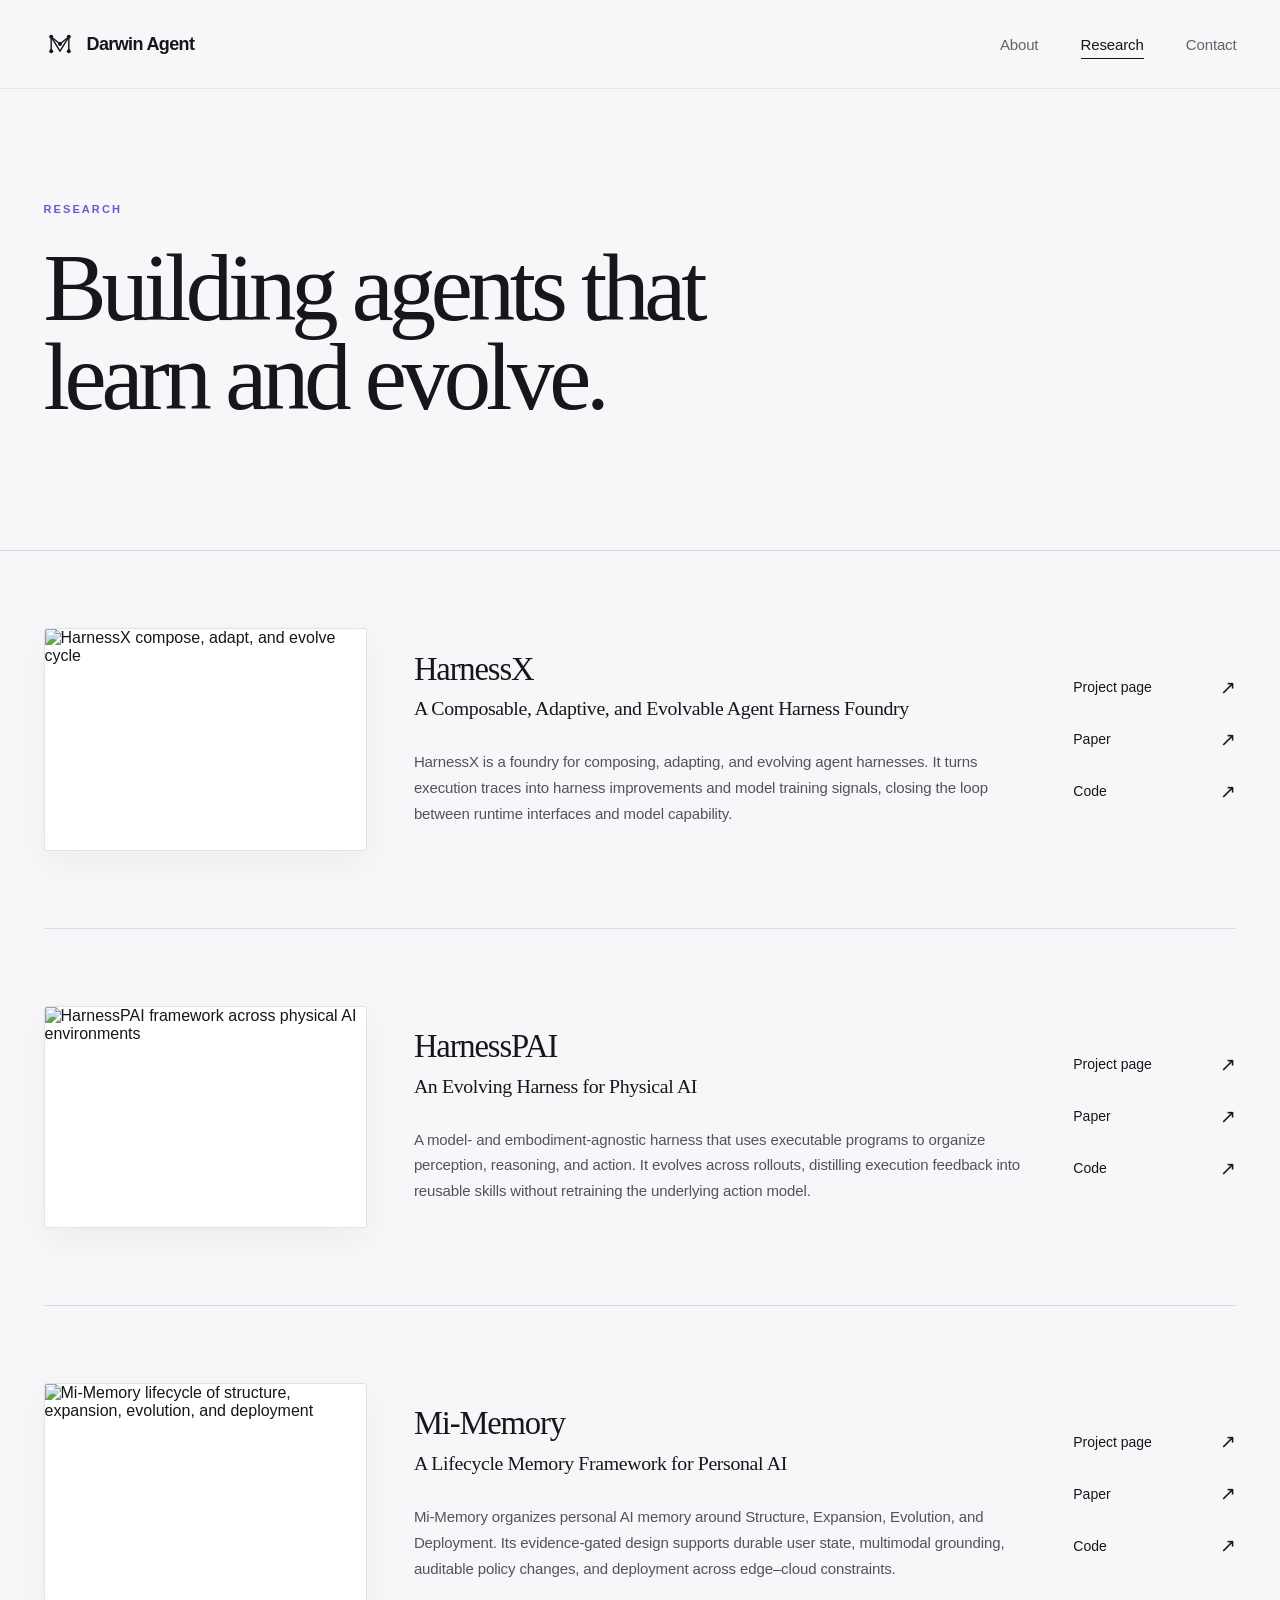
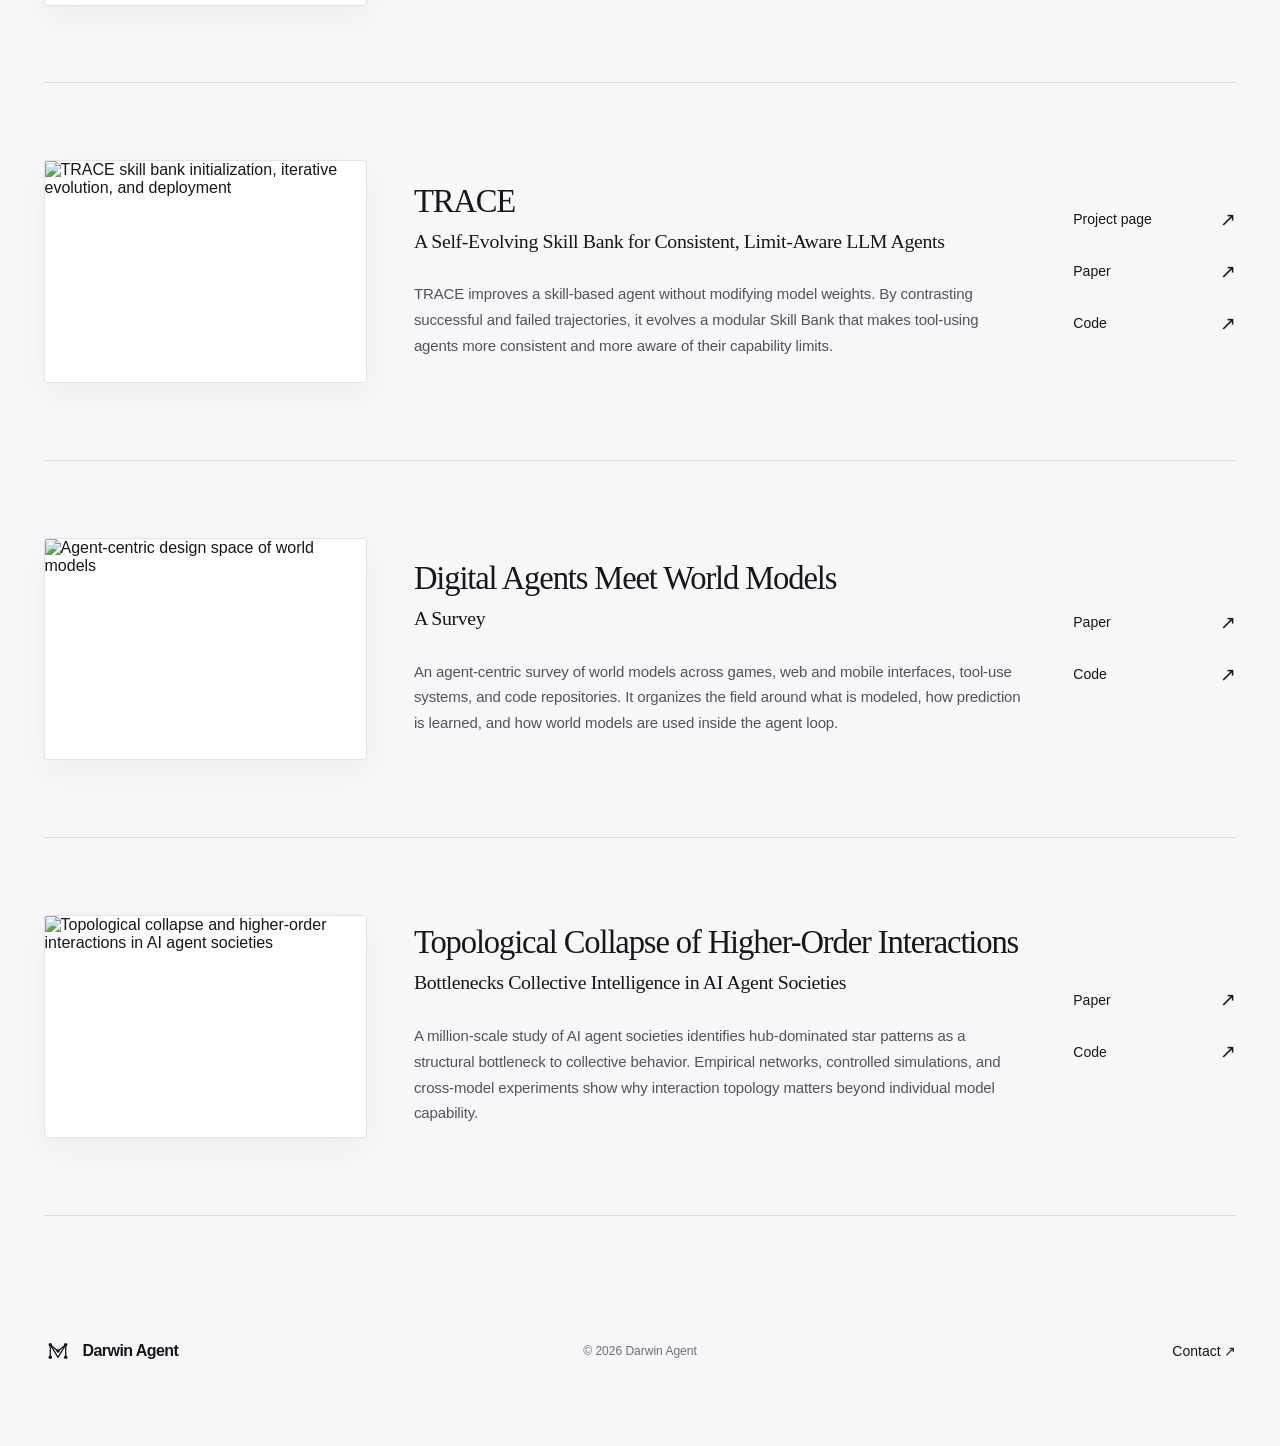
==== research.html @ 11ccb4c6 "初始化" ====
<!doctype html>
<html lang="en">
<head>
  <meta charset="utf-8">
  <meta name="viewport" content="width=device-width, initial-scale=1">
  <meta name="description" content="Selected research from Darwin Agent on self-evolving agents, Physical AI, personal memory, world models, and agent societies.">
  <meta name="theme-color" content="#f7f6f8">
  <title>Research — Darwin Agent</title>
  <link rel="icon" href="favicon.svg" type="image/svg+xml">
  <link rel="stylesheet" href="styles.css">
  <script src="script.js" defer></script>
</head>
<body class="research-page">
  <a class="skip-link" href="#main-content">Skip to content</a>

  <header class="site-header site-header--light" data-header>
    <a class="brand" href="index.html" aria-label="Darwin Agent home">
      <svg class="brand__mark" viewBox="0 0 40 40" fill="none" aria-hidden="true">
        <path d="M9 29V11l11 9 11-9v18" />
        <path d="m9 11 11 18 11-18" />
        <circle cx="9" cy="11" r="2.5" />
        <circle cx="9" cy="29" r="2.5" />
        <circle cx="20" cy="20" r="2.5" />
        <circle cx="31" cy="11" r="2.5" />
        <circle cx="31" cy="29" r="2.5" />
      </svg>
      <span>Darwin Agent</span>
    </a>

    <button class="menu-toggle" type="button" aria-expanded="false" aria-controls="primary-navigation" aria-label="Open navigation" data-menu-toggle>
      <span></span><span></span>
    </button>

    <nav class="site-nav" id="primary-navigation" aria-label="Primary navigation" data-nav>
      <a href="index.html">About</a>
      <a class="is-active" href="research.html" aria-current="page">Research</a>
      <a href="index.html#contact">Contact</a>
    </nav>
  </header>

  <main id="main-content">
    <section class="research-intro page-shell" aria-labelledby="research-title">
      <p class="eyebrow">Research</p>
      <h1 id="research-title"><span>Building agents that</span> <span>learn and evolve.</span></h1>
    </section>

    <section class="research-list page-shell" aria-label="Research papers">
      <article class="paper-card" id="harnessx">
        <a class="paper-card__visual" href="https://darwin-agent.github.io/HarnessX/" target="_blank" rel="noreferrer" aria-label="Visit the HarnessX project page">
          <img src="assets/images/HarnessX.png" alt="HarnessX compose, adapt, and evolve cycle" loading="eager">
        </a>
        <div class="paper-card__content">
          <h2>HarnessX</h2>
          <p class="paper-card__subtitle">A Composable, Adaptive, and Evolvable Agent Harness Foundry</p>
          <p class="paper-card__summary">HarnessX is a foundry for composing, adapting, and evolving agent harnesses. It turns execution traces into harness improvements and model training signals, closing the loop between runtime interfaces and model capability.</p>
        </div>
        <nav class="paper-card__resources" aria-label="HarnessX resources">
          <a href="https://darwin-agent.github.io/HarnessX/" target="_blank" rel="noreferrer"><span>Project page</span><span aria-hidden="true">↗</span></a>
          <a href="assets/papers/HarnessX.pdf" target="_blank" rel="noreferrer"><span>Paper</span><span aria-hidden="true">↗</span></a>
          <a href="https://github.com/Darwin-Agent/HarnessX" target="_blank" rel="noreferrer"><span>Code</span><span aria-hidden="true">↗</span></a>
        </nav>
      </article>

      <article class="paper-card" id="harnesspai">
        <a class="paper-card__visual" href="https://darwin-agent.github.io/HarnessPAI/" target="_blank" rel="noreferrer" aria-label="Visit the HarnessPAI project page">
          <img src="assets/images/HarnessPAI.png" alt="HarnessPAI framework across physical AI environments" loading="lazy">
        </a>
        <div class="paper-card__content">
          <h2>HarnessPAI</h2>
          <p class="paper-card__subtitle">An Evolving Harness for Physical AI</p>
          <p class="paper-card__summary">A model- and embodiment-agnostic harness that uses executable programs to organize perception, reasoning, and action. It evolves across rollouts, distilling execution feedback into reusable skills without retraining the underlying action model.</p>
        </div>
        <nav class="paper-card__resources" aria-label="HarnessPAI resources">
          <a href="https://darwin-agent.github.io/HarnessPAI/" target="_blank" rel="noreferrer"><span>Project page</span><span aria-hidden="true">↗</span></a>
          <a href="assets/papers/HarnessPAI.pdf" target="_blank" rel="noreferrer"><span>Paper</span><span aria-hidden="true">↗</span></a>
          <a href="https://github.com/Darwin-Agent/HarnessPAI" target="_blank" rel="noreferrer"><span>Code</span><span aria-hidden="true">↗</span></a>
        </nav>
      </article>

      <article class="paper-card" id="mi-memory">
        <a class="paper-card__visual" href="https://darwin-agent.github.io/Mi-Memory/" target="_blank" rel="noreferrer" aria-label="Visit the Mi-Memory project page">
          <img src="assets/images/Mi-Memory.png" alt="Mi-Memory lifecycle of structure, expansion, evolution, and deployment" loading="lazy">
        </a>
        <div class="paper-card__content">
          <h2>Mi-Memory</h2>
          <p class="paper-card__subtitle">A Lifecycle Memory Framework for Personal AI</p>
          <p class="paper-card__summary">Mi-Memory organizes personal AI memory around Structure, Expansion, Evolution, and Deployment. Its evidence-gated design supports durable user state, multimodal grounding, auditable policy changes, and deployment across edge–cloud constraints.</p>
        </div>
        <nav class="paper-card__resources" aria-label="Mi-Memory resources">
          <a href="https://darwin-agent.github.io/Mi-Memory/" target="_blank" rel="noreferrer"><span>Project page</span><span aria-hidden="true">↗</span></a>
          <a href="assets/papers/Mi-Memory.pdf" target="_blank" rel="noreferrer"><span>Paper</span><span aria-hidden="true">↗</span></a>
          <a href="https://github.com/Darwin-Agent/Mi-Memory" target="_blank" rel="noreferrer"><span>Code</span><span aria-hidden="true">↗</span></a>
        </nav>
      </article>

      <article class="paper-card" id="trace">
        <a class="paper-card__visual" href="https://darwin-agent.github.io/Car-bench-TRACE/" target="_blank" rel="noreferrer" aria-label="Visit the TRACE project page">
          <img src="assets/images/Cat-bench-TRACE.png" alt="TRACE skill bank initialization, iterative evolution, and deployment" loading="lazy">
        </a>
        <div class="paper-card__content">
          <h2>TRACE</h2>
          <p class="paper-card__subtitle">A Self-Evolving Skill Bank for Consistent, Limit-Aware LLM Agents</p>
          <p class="paper-card__summary">TRACE improves a skill-based agent without modifying model weights. By contrasting successful and failed trajectories, it evolves a modular Skill Bank that makes tool-using agents more consistent and more aware of their capability limits.</p>
        </div>
        <nav class="paper-card__resources" aria-label="TRACE resources">
          <a href="https://darwin-agent.github.io/Car-bench-TRACE/" target="_blank" rel="noreferrer"><span>Project page</span><span aria-hidden="true">↗</span></a>
          <a href="assets/papers/Car-bench-TRACE.pdf" target="_blank" rel="noreferrer"><span>Paper</span><span aria-hidden="true">↗</span></a>
          <a href="https://github.com/Darwin-Agent/Car-bench-TRACE" target="_blank" rel="noreferrer"><span>Code</span><span aria-hidden="true">↗</span></a>
        </nav>
      </article>

      <article class="paper-card" id="world-models">
        <a class="paper-card__visual" href="https://github.com/Darwin-Agent/awesome-world-models-for-digital-agents" target="_blank" rel="noreferrer" aria-label="Visit the Digital Agents Meet World Models repository">
          <img src="assets/images/awesome-world-models-for-digital-agents.png" alt="Agent-centric design space of world models" loading="lazy">
        </a>
        <div class="paper-card__content">
          <h2>Digital Agents Meet World Models</h2>
          <p class="paper-card__subtitle">A Survey</p>
          <p class="paper-card__summary">An agent-centric survey of world models across games, web and mobile interfaces, tool-use systems, and code repositories. It organizes the field around what is modeled, how prediction is learned, and how world models are used inside the agent loop.</p>
        </div>
        <nav class="paper-card__resources" aria-label="Digital Agents Meet World Models resources">
          <a href="assets/papers/awesome-world-models-for-digital-agents.pdf" target="_blank" rel="noreferrer"><span>Paper</span><span aria-hidden="true">↗</span></a>
          <a href="https://github.com/Darwin-Agent/awesome-world-models-for-digital-agents" target="_blank" rel="noreferrer"><span>Code</span><span aria-hidden="true">↗</span></a>
        </nav>
      </article>

      <article class="paper-card" id="topological-collapse">
        <a class="paper-card__visual" href="https://github.com/Darwin-Agent/topological-collapse-agent-societies" target="_blank" rel="noreferrer" aria-label="Visit the Topological Collapse repository">
          <img src="assets/images/topological-collapse-agent-societies.png" alt="Topological collapse and higher-order interactions in AI agent societies" loading="lazy">
        </a>
        <div class="paper-card__content">
          <h2>Topological Collapse of Higher-Order Interactions</h2>
          <p class="paper-card__subtitle">Bottlenecks Collective Intelligence in AI Agent Societies</p>
          <p class="paper-card__summary">A million-scale study of AI agent societies identifies hub-dominated star patterns as a structural bottleneck to collective behavior. Empirical networks, controlled simulations, and cross-model experiments show why interaction topology matters beyond individual model capability.</p>
        </div>
        <nav class="paper-card__resources" aria-label="Topological Collapse resources">
          <a href="assets/papers/topological-collapse-agent-societies.pdf" target="_blank" rel="noreferrer"><span>Paper</span><span aria-hidden="true">↗</span></a>
          <a href="https://github.com/Darwin-Agent/topological-collapse-agent-societies" target="_blank" rel="noreferrer"><span>Code</span><span aria-hidden="true">↗</span></a>
        </nav>
      </article>
    </section>
  </main>

  <footer class="research-footer page-shell">
    <a class="brand brand--footer" href="index.html" aria-label="Darwin Agent home">
      <svg class="brand__mark" viewBox="0 0 40 40" fill="none" aria-hidden="true">
        <path d="M9 29V11l11 9 11-9v18" /><path d="m9 11 11 18 11-18" />
        <circle cx="9" cy="11" r="2.5" /><circle cx="9" cy="29" r="2.5" /><circle cx="20" cy="20" r="2.5" /><circle cx="31" cy="11" r="2.5" /><circle cx="31" cy="29" r="2.5" />
      </svg>
      <span>Darwin Agent</span>
    </a>
    <span>© <span data-current-year>2026</span> Darwin Agent</span>
    <a href="index.html#contact">Contact <span aria-hidden="true">↗</span></a>
  </footer>
</body>
</html>
---- styles.css ----
@charset "UTF-8";

:root {
  --paper: #f7f6f8;
  --paper-deep: #efedf1;
  --ink: #17171b;
  --muted: #6f6c76;
  --line: #dcd9e0;
  --accent: #7553d5;
  --white: #ffffff;
  --sans: -apple-system, BlinkMacSystemFont, "Segoe UI", Helvetica, Arial, sans-serif;
  --serif: "Iowan Old Style", "Baskerville", "Times New Roman", serif;
  --header-height: 88px;
  --gutter: clamp(24px, 3.4vw, 56px);
  --max-width: 1600px;
}

* { box-sizing: border-box; }
html { scroll-behavior: smooth; }
body {
  margin: 0;
  color: var(--ink);
  background: var(--paper);
  font-family: var(--sans);
  -webkit-font-smoothing: antialiased;
  text-rendering: optimizeLegibility;
}
body.menu-open { overflow: hidden; }
a { color: inherit; text-decoration: none; }
img { display: block; max-width: 100%; }
button { color: inherit; font: inherit; }
::selection { color: var(--white); background: var(--accent); }

.page-shell {
  width: 100%;
  max-width: var(--max-width);
  margin-inline: auto;
  padding-inline: var(--gutter);
}

.skip-link {
  position: fixed;
  z-index: 1000;
  top: 12px;
  left: 12px;
  padding: 10px 16px;
  color: var(--white);
  background: var(--ink);
  transform: translateY(-150%);
  transition: transform 180ms ease;
}
.skip-link:focus { transform: translateY(0); }

.site-header {
  position: fixed;
  z-index: 100;
  inset: 0 0 auto;
  height: var(--header-height);
  display: flex;
  align-items: center;
  justify-content: space-between;
  gap: 32px;
  padding-inline: var(--gutter);
  transition: color 240ms ease, background-color 240ms ease, box-shadow 240ms ease;
}
.site-header--overlay { color: var(--white); }
.site-header--light,
.site-header--overlay.is-scrolled,
.site-header--overlay.is-menu-open {
  color: var(--ink);
  background: rgba(247, 246, 248, 0.94);
  box-shadow: 0 1px 0 rgba(23, 23, 27, 0.07);
  -webkit-backdrop-filter: blur(16px);
  backdrop-filter: blur(16px);
}

.brand {
  position: relative;
  z-index: 102;
  display: inline-flex;
  align-items: center;
  gap: 11px;
  font-size: 18px;
  font-weight: 650;
  letter-spacing: -0.035em;
  white-space: nowrap;
}
.brand__mark { width: 32px; height: 32px; }
.brand__mark path {
  stroke: currentColor;
  stroke-width: 1.8;
  stroke-linecap: round;
  stroke-linejoin: round;
}
.brand__mark circle { fill: currentColor; }

.site-nav { display: flex; align-items: center; gap: clamp(28px, 3.3vw, 54px); }
.site-nav a {
  position: relative;
  padding-block: 10px;
  color: currentColor;
  font-size: 15px;
  font-weight: 500;
  letter-spacing: -0.01em;
  opacity: 0.66;
  transition: opacity 180ms ease;
}
.site-nav a::after {
  content: "";
  position: absolute;
  right: 0;
  bottom: 4px;
  left: 0;
  height: 1px;
  background: currentColor;
  transform: scaleX(0);
  transform-origin: right;
  transition: transform 220ms ease;
}
.site-nav a:hover,
.site-nav a:focus-visible,
.site-nav a.is-active { opacity: 1; }
.site-nav a:hover::after,
.site-nav a:focus-visible::after,
.site-nav a.is-active::after { transform: scaleX(1); transform-origin: left; }

.menu-toggle {
  position: relative;
  z-index: 102;
  display: none;
  width: 42px;
  height: 42px;
  padding: 0;
  border: 0;
  background: transparent;
  cursor: pointer;
}
.menu-toggle span {
  position: absolute;
  left: 9px;
  width: 24px;
  height: 1.5px;
  background: currentColor;
  transition: transform 220ms ease, top 220ms ease;
}
.menu-toggle span:first-child { top: 16px; }
.menu-toggle span:last-child { top: 25px; }
.menu-toggle[aria-expanded="true"] span:first-child { top: 21px; transform: rotate(45deg); }
.menu-toggle[aria-expanded="true"] span:last-child { top: 21px; transform: rotate(-45deg); }

.hero {
  position: relative;
  min-height: 680px;
  height: 100vh;
  height: 100svh;
  overflow: hidden;
  color: var(--white);
  background: #33353a;
}
.hero__image,
.hero__shade { position: absolute; inset: 0; width: 100%; height: 100%; }
.hero__image { object-fit: cover; object-position: center; transform: scale(1.005); }
.hero__shade {
  background:
    linear-gradient(180deg, rgba(10, 12, 17, 0.48) 0%, rgba(10, 12, 17, 0.06) 35%, rgba(10, 12, 17, 0.16) 60%, rgba(10, 12, 17, 0.7) 100%),
    linear-gradient(90deg, rgba(10, 12, 17, 0.16), transparent 55%);
}
.hero__content {
  position: relative;
  height: 100%;
  display: flex;
  align-items: flex-end;
  padding-bottom: clamp(74px, 9vh, 120px);
}
.hero h1 {
  max-width: 1300px;
  margin: 0;
  font-family: var(--serif);
  font-size: clamp(72px, 10.4vw, 172px);
  font-weight: 400;
  line-height: 0.88;
  letter-spacing: -0.062em;
  text-wrap: balance;
  animation: hero-enter 900ms cubic-bezier(.2,.7,.2,1) both;
}
.hero__down {
  position: absolute;
  right: var(--gutter);
  bottom: clamp(66px, 8.5vh, 110px);
  display: grid;
  width: 54px;
  height: 54px;
  place-items: center;
  border: 1px solid rgba(255,255,255,.55);
  border-radius: 50%;
  transition: color 180ms ease, background-color 180ms ease, transform 180ms ease;
}
.hero__down svg { width: 20px; height: 20px; }
.hero__down path { stroke: currentColor; stroke-width: 1.5; stroke-linecap: round; stroke-linejoin: round; }
.hero__down:hover { color: var(--ink); background: var(--white); transform: translateY(3px); }
@keyframes hero-enter {
  from { opacity: 0; transform: translateY(24px); }
  to { opacity: 1; transform: translateY(0); }
}

.eyebrow {
  margin: 0 0 28px;
  color: var(--accent);
  font-size: 11px;
  font-weight: 650;
  letter-spacing: 0.19em;
  line-height: 1.2;
  text-transform: uppercase;
}

.site-footer { scroll-margin-top: var(--header-height); background: var(--paper); }
.footer__content {
  display: grid;
  grid-template-columns: 1fr 1.35fr;
  gap: 64px;
  align-items: end;
  padding-top: clamp(96px, 12vw, 180px);
  padding-bottom: clamp(88px, 10vw, 150px);
}
.footer__heading h2,
.research-intro h1 {
  margin: 0;
  font-family: var(--serif);
  font-weight: 400;
  letter-spacing: -0.055em;
}
.footer__heading h2 { font-size: clamp(64px, 8vw, 124px); line-height: 0.9; }
.footer__links { padding-bottom: 4px; }
.contact-link {
  display: flex;
  align-items: center;
  justify-content: space-between;
  gap: 24px;
  padding: 26px 0;
  border-top: 1px solid var(--ink);
  border-bottom: 1px solid var(--line);
}
.contact-link__label,
.contact-link__value { display: block; }
.contact-link__label { margin-bottom: 9px; color: var(--muted); font-size: 13px; }
.contact-link__value { font-size: clamp(18px, 2vw, 26px); letter-spacing: -0.025em; }
.contact-link svg { flex: 0 0 auto; width: 26px; height: 26px; transition: transform 180ms ease; }
.contact-link path { stroke: currentColor; stroke-width: 1.4; stroke-linecap: round; stroke-linejoin: round; }
.contact-link:hover svg { transform: translate(3px, -3px); }
.footer__landscape { position: relative; height: clamp(220px, 24vw, 360px); overflow: hidden; color: var(--white); background: #282933; }
.footer__landscape > img { width: 100%; height: 100%; object-fit: cover; }
.footer__landscape::after { content: ""; position: absolute; inset: 45% 0 0; background: linear-gradient(transparent, rgba(0,0,0,.5)); }
.footer__legal {
  position: absolute;
  z-index: 1;
  right: 0;
  bottom: 26px;
  left: 0;
  display: flex;
  justify-content: space-between;
  gap: 24px;
  font-size: 12px;
}
.footer__legal a { display: inline-flex; gap: 8px; }
.footer__legal a:hover { text-decoration: underline; text-underline-offset: 4px; }

/* Research */
.research-page main { padding-top: var(--header-height); }
.research-intro {
  padding-top: clamp(90px, 9vw, 145px);
  padding-bottom: clamp(90px, 10vw, 150px);
  border-bottom: 1px solid var(--line);
}
.research-intro h1 { font-size: clamp(64px, 7.4vw, 116px); line-height: 0.94; }
.research-intro h1 span { display: block; }
.research-list { padding-bottom: 40px; }
.paper-card {
  display: grid;
  grid-template-columns: minmax(250px, 0.95fr) minmax(360px, 1.8fr) minmax(150px, 0.48fr);
  gap: clamp(32px, 3.7vw, 64px);
  align-items: center;
  padding-block: clamp(58px, 6vw, 94px);
  border-bottom: 1px solid var(--line);
  scroll-margin-top: calc(var(--header-height) + 24px);
}
.paper-card__visual {
  display: flex;
  align-items: center;
  justify-content: center;
  aspect-ratio: 1.45;
  overflow: hidden;
  border: 1px solid #e4e2e6;
  border-radius: 3px;
  background: #fff;
  box-shadow: 0 12px 34px rgba(30, 26, 40, 0.045);
  transition: transform 240ms ease, box-shadow 240ms ease;
}
.paper-card__visual img { width: 100%; height: 100%; object-fit: contain; }
.paper-card__visual:hover { transform: translateY(-4px); box-shadow: 0 18px 42px rgba(30, 26, 40, 0.1); }
.paper-card__content h2 {
  margin: 0;
  font-family: var(--serif);
  font-size: clamp(30px, 2.55vw, 43px);
  font-weight: 400;
  line-height: 1.04;
  letter-spacing: -0.035em;
}
.paper-card__subtitle {
  margin: 10px 0 0;
  font-family: var(--serif);
  font-size: clamp(18px, 1.55vw, 24px);
  line-height: 1.25;
  letter-spacing: -0.018em;
}
.paper-card__summary {
  max-width: 710px;
  margin: 28px 0 0;
  color: #55515d;
  font-size: clamp(15px, 1.15vw, 17px);
  line-height: 1.72;
  letter-spacing: -0.008em;
}
.paper-card__resources { display: grid; align-content: center; }
.paper-card__resources a {
  display: flex;
  align-items: center;
  justify-content: space-between;
  gap: 20px;
  padding: 14px 0;
  font-size: 14px;
  font-weight: 500;
  border-bottom: 1px solid transparent;
  transition: color 180ms ease, border-color 180ms ease;
}
.paper-card__resources a + a { border-top-color: var(--line); }
.paper-card__resources a + a:hover { border-top-color: var(--accent); }
.paper-card__resources a span:last-child { font-size: 19px; font-weight: 400; transition: transform 180ms ease; }
.paper-card__resources a:hover { color: var(--accent); border-bottom-color: var(--accent); }
.paper-card__resources a:hover span:last-child { transform: translate(2px, -2px); }
.research-footer {
  min-height: 190px;
  display: grid;
  grid-template-columns: 1fr auto 1fr;
  align-items: center;
  gap: 32px;
  color: var(--muted);
  font-size: 12px;
}
.research-footer > a:last-child { justify-self: end; font-size: 14px; color: var(--ink); }
.research-footer > a:last-child:hover { color: var(--accent); }
.brand--footer { color: var(--ink); font-size: 16px; }
.brand--footer .brand__mark { width: 28px; height: 28px; }

:focus-visible { outline: 2px solid var(--accent); outline-offset: 5px; }

@media (max-width: 1100px) {
  .paper-card { grid-template-columns: minmax(240px, .85fr) minmax(0, 1.5fr); }
  .paper-card__resources {
    grid-column: 2;
    display: flex;
    flex-wrap: wrap;
    gap: 12px 30px;
    margin-top: -12px;
  }
  .paper-card__resources a { min-width: 100px; padding: 8px 0; }
  .paper-card__resources a + a { border-top: 0; }
}

@media (max-width: 760px) {
  :root { --header-height: 72px; --gutter: 22px; }
  .site-header { gap: 20px; -webkit-backdrop-filter: none; backdrop-filter: none; }
  .brand { font-size: 17px; }
  .brand__mark { width: 29px; height: 29px; }
  .menu-toggle { display: block; }
  .site-nav {
    position: fixed;
    z-index: 101;
    inset: 0;
    display: flex;
    flex-direction: column;
    align-items: flex-start;
    justify-content: center;
    gap: 20px;
    padding: 110px var(--gutter) 60px;
    overflow-y: auto;
    color: var(--ink);
    background: var(--paper);
    visibility: hidden;
    opacity: 0;
    transform: translateY(-12px);
    transition: opacity 200ms ease, transform 200ms ease, visibility 200ms;
  }
  .site-nav.is-open { visibility: visible; opacity: 1; transform: translateY(0); }
  .site-nav a { font-family: var(--serif); font-size: 48px; font-weight: 400; letter-spacing: -0.04em; opacity: 1; }
  .site-nav a::after { bottom: 6px; }
  .hero { min-height: 580px; }
  .hero__image { object-position: 53% center; }
  .hero__content { padding-bottom: 88px; }
  .hero h1 { max-width: 480px; font-size: clamp(68px, 21vw, 108px); line-height: .9; }
  .hero__down { right: var(--gutter); bottom: 28px; width: 44px; height: 44px; }
  .footer__content { grid-template-columns: 1fr; gap: 60px; align-items: start; }
  .footer__heading h2 { font-size: 76px; }
  .footer__landscape { height: 250px; }
  .footer__legal { bottom: 20px; font-size: 11px; }
  .research-intro { padding-top: 76px; padding-bottom: 78px; }
  .research-intro .eyebrow { margin-bottom: 22px; }
  .research-intro h1 { font-size: clamp(52px, 14.5vw, 78px); line-height: .96; }
  .research-intro h1 span { display: inline; }
  .paper-card { grid-template-columns: 1fr; gap: 30px; padding-block: 48px; }
  .paper-card__visual { width: 100%; max-width: 520px; aspect-ratio: 1.65; }
  .paper-card__content h2 { font-size: 34px; }
  .paper-card__subtitle { font-size: 20px; }
  .paper-card__summary { margin-top: 20px; font-size: 15px; line-height: 1.65; }
  .paper-card__resources { grid-column: 1; gap: 8px 26px; margin-top: 0; }
  .paper-card__resources a { min-width: 104px; }
  .research-footer { grid-template-columns: 1fr auto; min-height: 180px; gap: 20px; }
  .research-footer > span { grid-column: 1 / -1; grid-row: 2; padding-bottom: 28px; }
  .research-footer > a:last-child { grid-column: 2; grid-row: 1; }
}

@media (max-width: 420px) {
  .hero h1 { font-size: 74px; }
  .paper-card__resources { display: grid; grid-template-columns: 1fr 1fr; }
  .paper-card__resources a { min-width: 0; }
  .contact-link__value { font-size: 17px; }
}

@media (prefers-reduced-motion: reduce) {
  html { scroll-behavior: auto; }
  *, *::before, *::after { animation-duration: .01ms !important; animation-iteration-count: 1 !important; transition-duration: .01ms !important; }
}
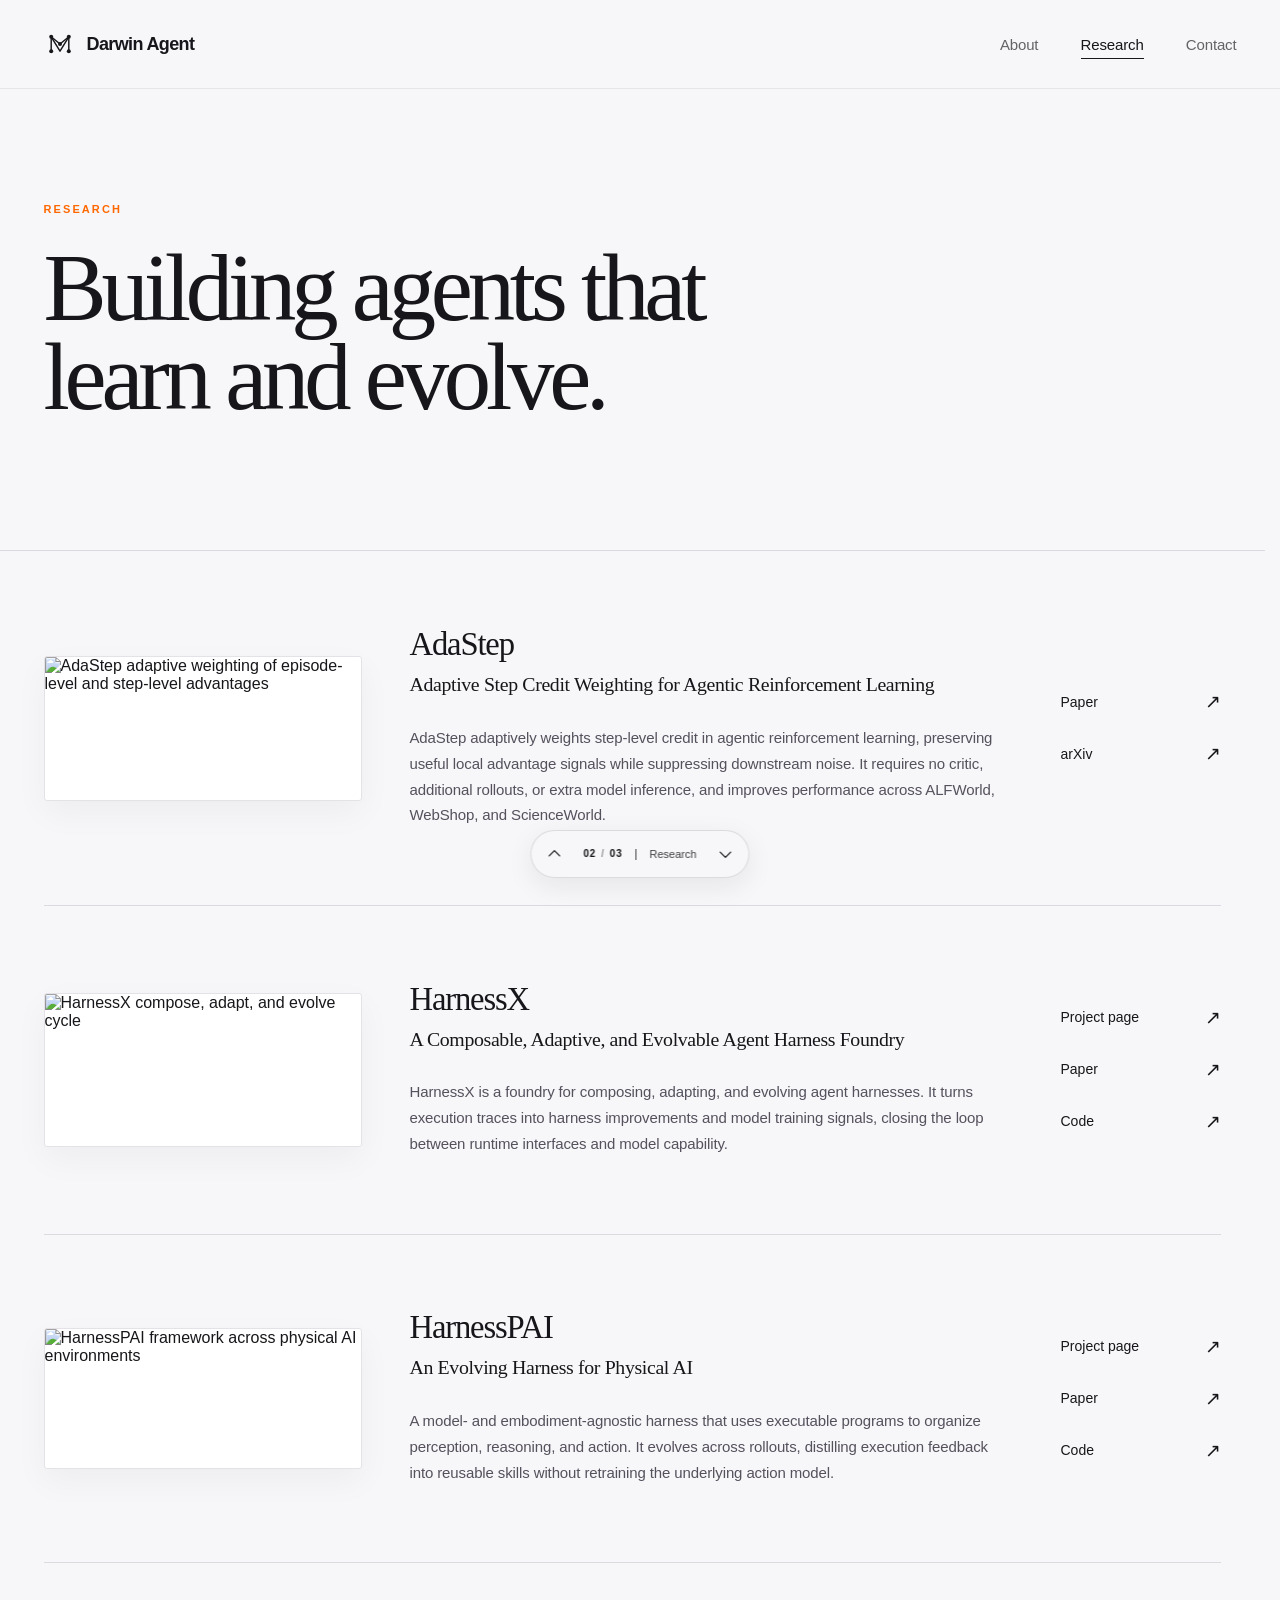
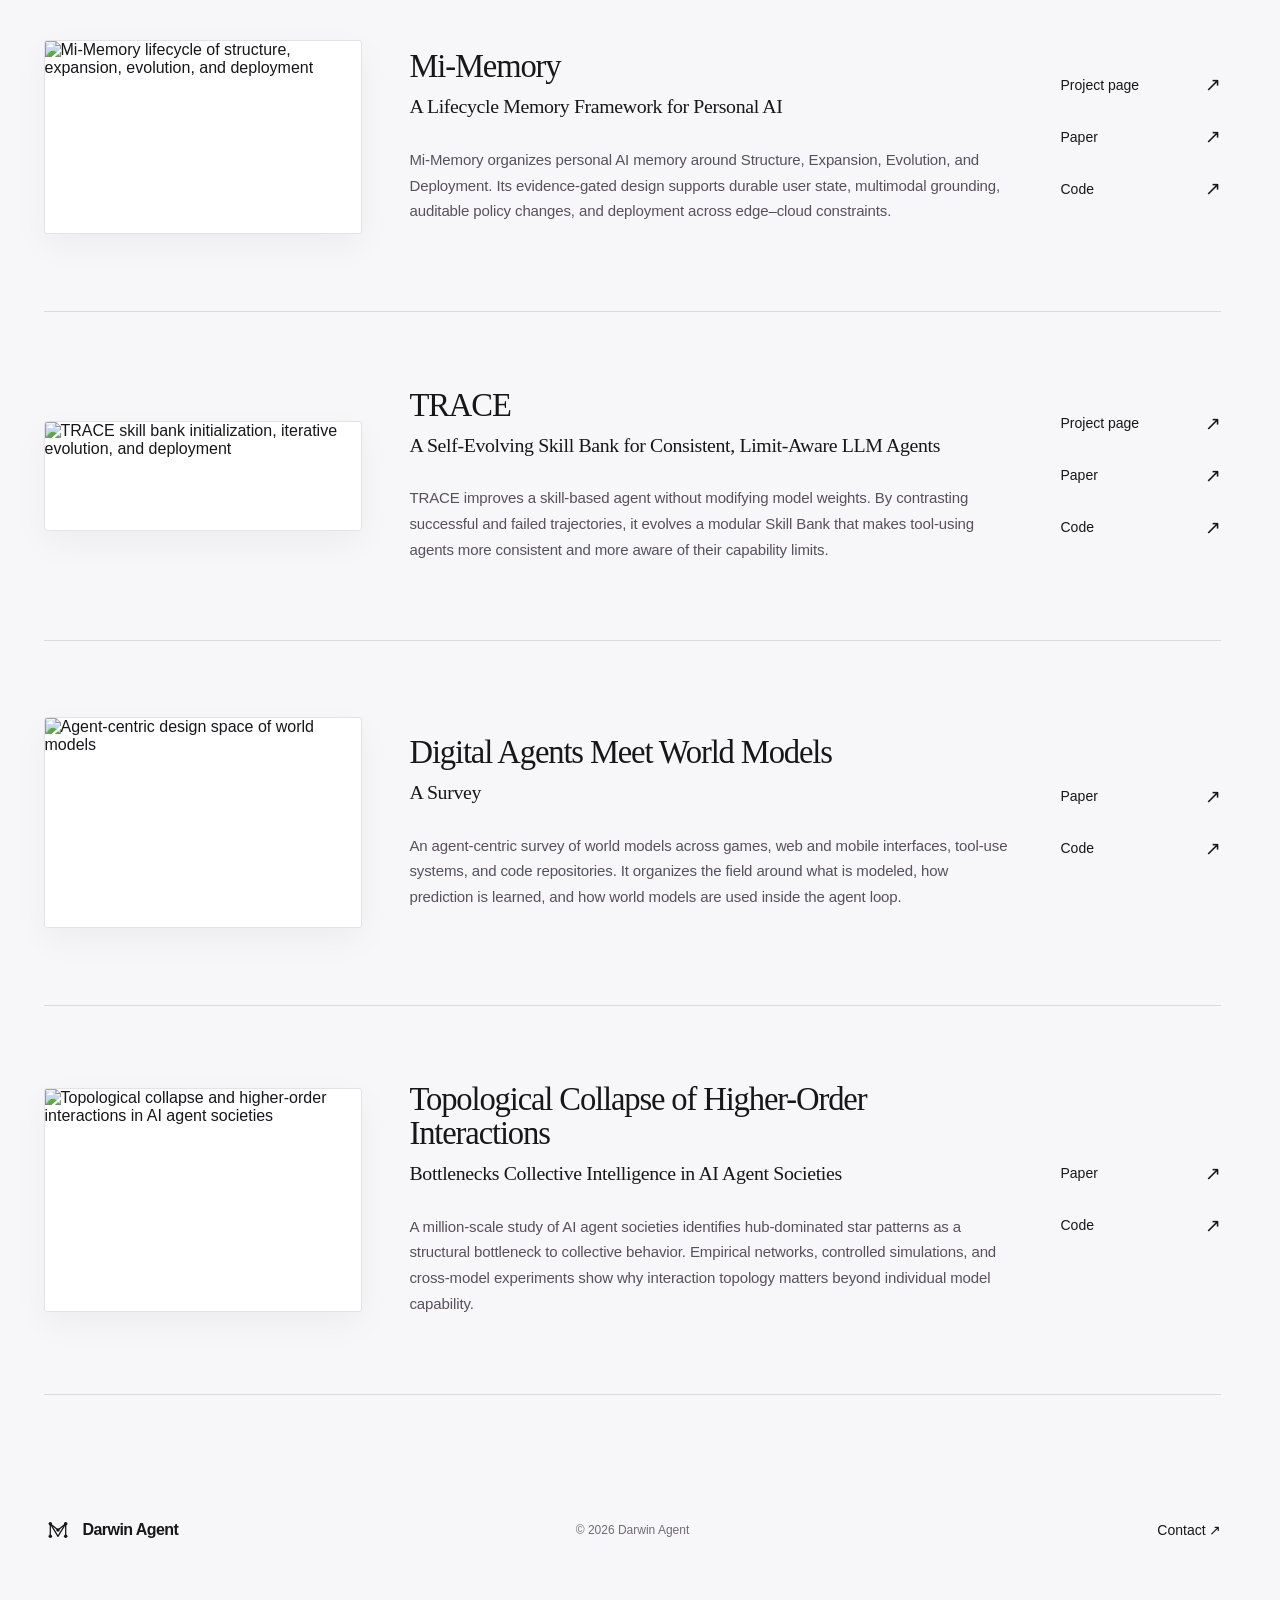
==== commit b38fda57: "添加adastep，更改翻页方式" ====
--- a/research.html
+++ b/research.html
@@ -3,154 +3,12 @@
 <head>
   <meta charset="utf-8">
   <meta name="viewport" content="width=device-width, initial-scale=1">
-  <meta name="description" content="Selected research from Darwin Agent on self-evolving agents, Physical AI, personal memory, world models, and agent societies.">
-  <meta name="theme-color" content="#f7f6f8">
+  <meta http-equiv="refresh" content="0; url=index.html#research">
   <title>Research — Darwin Agent</title>
-  <link rel="icon" href="favicon.svg" type="image/svg+xml">
-  <link rel="stylesheet" href="styles.css">
-  <script src="script.js" defer></script>
+  <link rel="canonical" href="index.html#research">
+  <script>window.location.replace('index.html#research');</script>
 </head>
-<body class="research-page">
-  <a class="skip-link" href="#main-content">Skip to content</a>
-
-  <header class="site-header site-header--light" data-header>
-    <a class="brand" href="index.html" aria-label="Darwin Agent home">
-      <svg class="brand__mark" viewBox="0 0 40 40" fill="none" aria-hidden="true">
-        <path d="M9 29V11l11 9 11-9v18" />
-        <path d="m9 11 11 18 11-18" />
-        <circle cx="9" cy="11" r="2.5" />
-        <circle cx="9" cy="29" r="2.5" />
-        <circle cx="20" cy="20" r="2.5" />
-        <circle cx="31" cy="11" r="2.5" />
-        <circle cx="31" cy="29" r="2.5" />
-      </svg>
-      <span>Darwin Agent</span>
-    </a>
-
-    <button class="menu-toggle" type="button" aria-expanded="false" aria-controls="primary-navigation" aria-label="Open navigation" data-menu-toggle>
-      <span></span><span></span>
-    </button>
-
-    <nav class="site-nav" id="primary-navigation" aria-label="Primary navigation" data-nav>
-      <a href="index.html">About</a>
-      <a class="is-active" href="research.html" aria-current="page">Research</a>
-      <a href="index.html#contact">Contact</a>
-    </nav>
-  </header>
-
-  <main id="main-content">
-    <section class="research-intro page-shell" aria-labelledby="research-title">
-      <p class="eyebrow">Research</p>
-      <h1 id="research-title"><span>Building agents that</span> <span>learn and evolve.</span></h1>
-    </section>
-
-    <section class="research-list page-shell" aria-label="Research papers">
-      <article class="paper-card" id="harnessx">
-        <a class="paper-card__visual" href="https://darwin-agent.github.io/HarnessX/" target="_blank" rel="noreferrer" aria-label="Visit the HarnessX project page">
-          <img src="assets/images/HarnessX.png" alt="HarnessX compose, adapt, and evolve cycle" loading="eager">
-        </a>
-        <div class="paper-card__content">
-          <h2>HarnessX</h2>
-          <p class="paper-card__subtitle">A Composable, Adaptive, and Evolvable Agent Harness Foundry</p>
-          <p class="paper-card__summary">HarnessX is a foundry for composing, adapting, and evolving agent harnesses. It turns execution traces into harness improvements and model training signals, closing the loop between runtime interfaces and model capability.</p>
-        </div>
-        <nav class="paper-card__resources" aria-label="HarnessX resources">
-          <a href="https://darwin-agent.github.io/HarnessX/" target="_blank" rel="noreferrer"><span>Project page</span><span aria-hidden="true">↗</span></a>
-          <a href="assets/papers/HarnessX.pdf" target="_blank" rel="noreferrer"><span>Paper</span><span aria-hidden="true">↗</span></a>
-          <a href="https://github.com/Darwin-Agent/HarnessX" target="_blank" rel="noreferrer"><span>Code</span><span aria-hidden="true">↗</span></a>
-        </nav>
-      </article>
-
-      <article class="paper-card" id="harnesspai">
-        <a class="paper-card__visual" href="https://darwin-agent.github.io/HarnessPAI/" target="_blank" rel="noreferrer" aria-label="Visit the HarnessPAI project page">
-          <img src="assets/images/HarnessPAI.png" alt="HarnessPAI framework across physical AI environments" loading="lazy">
-        </a>
-        <div class="paper-card__content">
-          <h2>HarnessPAI</h2>
-          <p class="paper-card__subtitle">An Evolving Harness for Physical AI</p>
-          <p class="paper-card__summary">A model- and embodiment-agnostic harness that uses executable programs to organize perception, reasoning, and action. It evolves across rollouts, distilling execution feedback into reusable skills without retraining the underlying action model.</p>
-        </div>
-        <nav class="paper-card__resources" aria-label="HarnessPAI resources">
-          <a href="https://darwin-agent.github.io/HarnessPAI/" target="_blank" rel="noreferrer"><span>Project page</span><span aria-hidden="true">↗</span></a>
-          <a href="assets/papers/HarnessPAI.pdf" target="_blank" rel="noreferrer"><span>Paper</span><span aria-hidden="true">↗</span></a>
-          <a href="https://github.com/Darwin-Agent/HarnessPAI" target="_blank" rel="noreferrer"><span>Code</span><span aria-hidden="true">↗</span></a>
-        </nav>
-      </article>
-
-      <article class="paper-card" id="mi-memory">
-        <a class="paper-card__visual" href="https://darwin-agent.github.io/Mi-Memory/" target="_blank" rel="noreferrer" aria-label="Visit the Mi-Memory project page">
-          <img src="assets/images/Mi-Memory.png" alt="Mi-Memory lifecycle of structure, expansion, evolution, and deployment" loading="lazy">
-        </a>
-        <div class="paper-card__content">
-          <h2>Mi-Memory</h2>
-          <p class="paper-card__subtitle">A Lifecycle Memory Framework for Personal AI</p>
-          <p class="paper-card__summary">Mi-Memory organizes personal AI memory around Structure, Expansion, Evolution, and Deployment. Its evidence-gated design supports durable user state, multimodal grounding, auditable policy changes, and deployment across edge–cloud constraints.</p>
-        </div>
-        <nav class="paper-card__resources" aria-label="Mi-Memory resources">
-          <a href="https://darwin-agent.github.io/Mi-Memory/" target="_blank" rel="noreferrer"><span>Project page</span><span aria-hidden="true">↗</span></a>
-          <a href="assets/papers/Mi-Memory.pdf" target="_blank" rel="noreferrer"><span>Paper</span><span aria-hidden="true">↗</span></a>
-          <a href="https://github.com/Darwin-Agent/Mi-Memory" target="_blank" rel="noreferrer"><span>Code</span><span aria-hidden="true">↗</span></a>
-        </nav>
-      </article>
-
-      <article class="paper-card" id="trace">
-        <a class="paper-card__visual" href="https://darwin-agent.github.io/Car-bench-TRACE/" target="_blank" rel="noreferrer" aria-label="Visit the TRACE project page">
-          <img src="assets/images/Cat-bench-TRACE.png" alt="TRACE skill bank initialization, iterative evolution, and deployment" loading="lazy">
-        </a>
-        <div class="paper-card__content">
-          <h2>TRACE</h2>
-          <p class="paper-card__subtitle">A Self-Evolving Skill Bank for Consistent, Limit-Aware LLM Agents</p>
-          <p class="paper-card__summary">TRACE improves a skill-based agent without modifying model weights. By contrasting successful and failed trajectories, it evolves a modular Skill Bank that makes tool-using agents more consistent and more aware of their capability limits.</p>
-        </div>
-        <nav class="paper-card__resources" aria-label="TRACE resources">
-          <a href="https://darwin-agent.github.io/Car-bench-TRACE/" target="_blank" rel="noreferrer"><span>Project page</span><span aria-hidden="true">↗</span></a>
-          <a href="assets/papers/Car-bench-TRACE.pdf" target="_blank" rel="noreferrer"><span>Paper</span><span aria-hidden="true">↗</span></a>
-          <a href="https://github.com/Darwin-Agent/Car-bench-TRACE" target="_blank" rel="noreferrer"><span>Code</span><span aria-hidden="true">↗</span></a>
-        </nav>
-      </article>
-
-      <article class="paper-card" id="world-models">
-        <a class="paper-card__visual" href="https://github.com/Darwin-Agent/awesome-world-models-for-digital-agents" target="_blank" rel="noreferrer" aria-label="Visit the Digital Agents Meet World Models repository">
-          <img src="assets/images/awesome-world-models-for-digital-agents.png" alt="Agent-centric design space of world models" loading="lazy">
-        </a>
-        <div class="paper-card__content">
-          <h2>Digital Agents Meet World Models</h2>
-          <p class="paper-card__subtitle">A Survey</p>
-          <p class="paper-card__summary">An agent-centric survey of world models across games, web and mobile interfaces, tool-use systems, and code repositories. It organizes the field around what is modeled, how prediction is learned, and how world models are used inside the agent loop.</p>
-        </div>
-        <nav class="paper-card__resources" aria-label="Digital Agents Meet World Models resources">
-          <a href="assets/papers/awesome-world-models-for-digital-agents.pdf" target="_blank" rel="noreferrer"><span>Paper</span><span aria-hidden="true">↗</span></a>
-          <a href="https://github.com/Darwin-Agent/awesome-world-models-for-digital-agents" target="_blank" rel="noreferrer"><span>Code</span><span aria-hidden="true">↗</span></a>
-        </nav>
-      </article>
-
-      <article class="paper-card" id="topological-collapse">
-        <a class="paper-card__visual" href="https://github.com/Darwin-Agent/topological-collapse-agent-societies" target="_blank" rel="noreferrer" aria-label="Visit the Topological Collapse repository">
-          <img src="assets/images/topological-collapse-agent-societies.png" alt="Topological collapse and higher-order interactions in AI agent societies" loading="lazy">
-        </a>
-        <div class="paper-card__content">
-          <h2>Topological Collapse of Higher-Order Interactions</h2>
-          <p class="paper-card__subtitle">Bottlenecks Collective Intelligence in AI Agent Societies</p>
-          <p class="paper-card__summary">A million-scale study of AI agent societies identifies hub-dominated star patterns as a structural bottleneck to collective behavior. Empirical networks, controlled simulations, and cross-model experiments show why interaction topology matters beyond individual model capability.</p>
-        </div>
-        <nav class="paper-card__resources" aria-label="Topological Collapse resources">
-          <a href="assets/papers/topological-collapse-agent-societies.pdf" target="_blank" rel="noreferrer"><span>Paper</span><span aria-hidden="true">↗</span></a>
-          <a href="https://github.com/Darwin-Agent/topological-collapse-agent-societies" target="_blank" rel="noreferrer"><span>Code</span><span aria-hidden="true">↗</span></a>
-        </nav>
-      </article>
-    </section>
-  </main>
-
-  <footer class="research-footer page-shell">
-    <a class="brand brand--footer" href="index.html" aria-label="Darwin Agent home">
-      <svg class="brand__mark" viewBox="0 0 40 40" fill="none" aria-hidden="true">
-        <path d="M9 29V11l11 9 11-9v18" /><path d="m9 11 11 18 11-18" />
-        <circle cx="9" cy="11" r="2.5" /><circle cx="9" cy="29" r="2.5" /><circle cx="20" cy="20" r="2.5" /><circle cx="31" cy="11" r="2.5" /><circle cx="31" cy="29" r="2.5" />
-      </svg>
-      <span>Darwin Agent</span>
-    </a>
-    <span>© <span data-current-year>2026</span> Darwin Agent</span>
-    <a href="index.html#contact">Contact <span aria-hidden="true">↗</span></a>
-  </footer>
+<body>
+  <p>Opening <a href="index.html#research">Darwin Agent Research</a>…</p>
 </body>
 </html>
